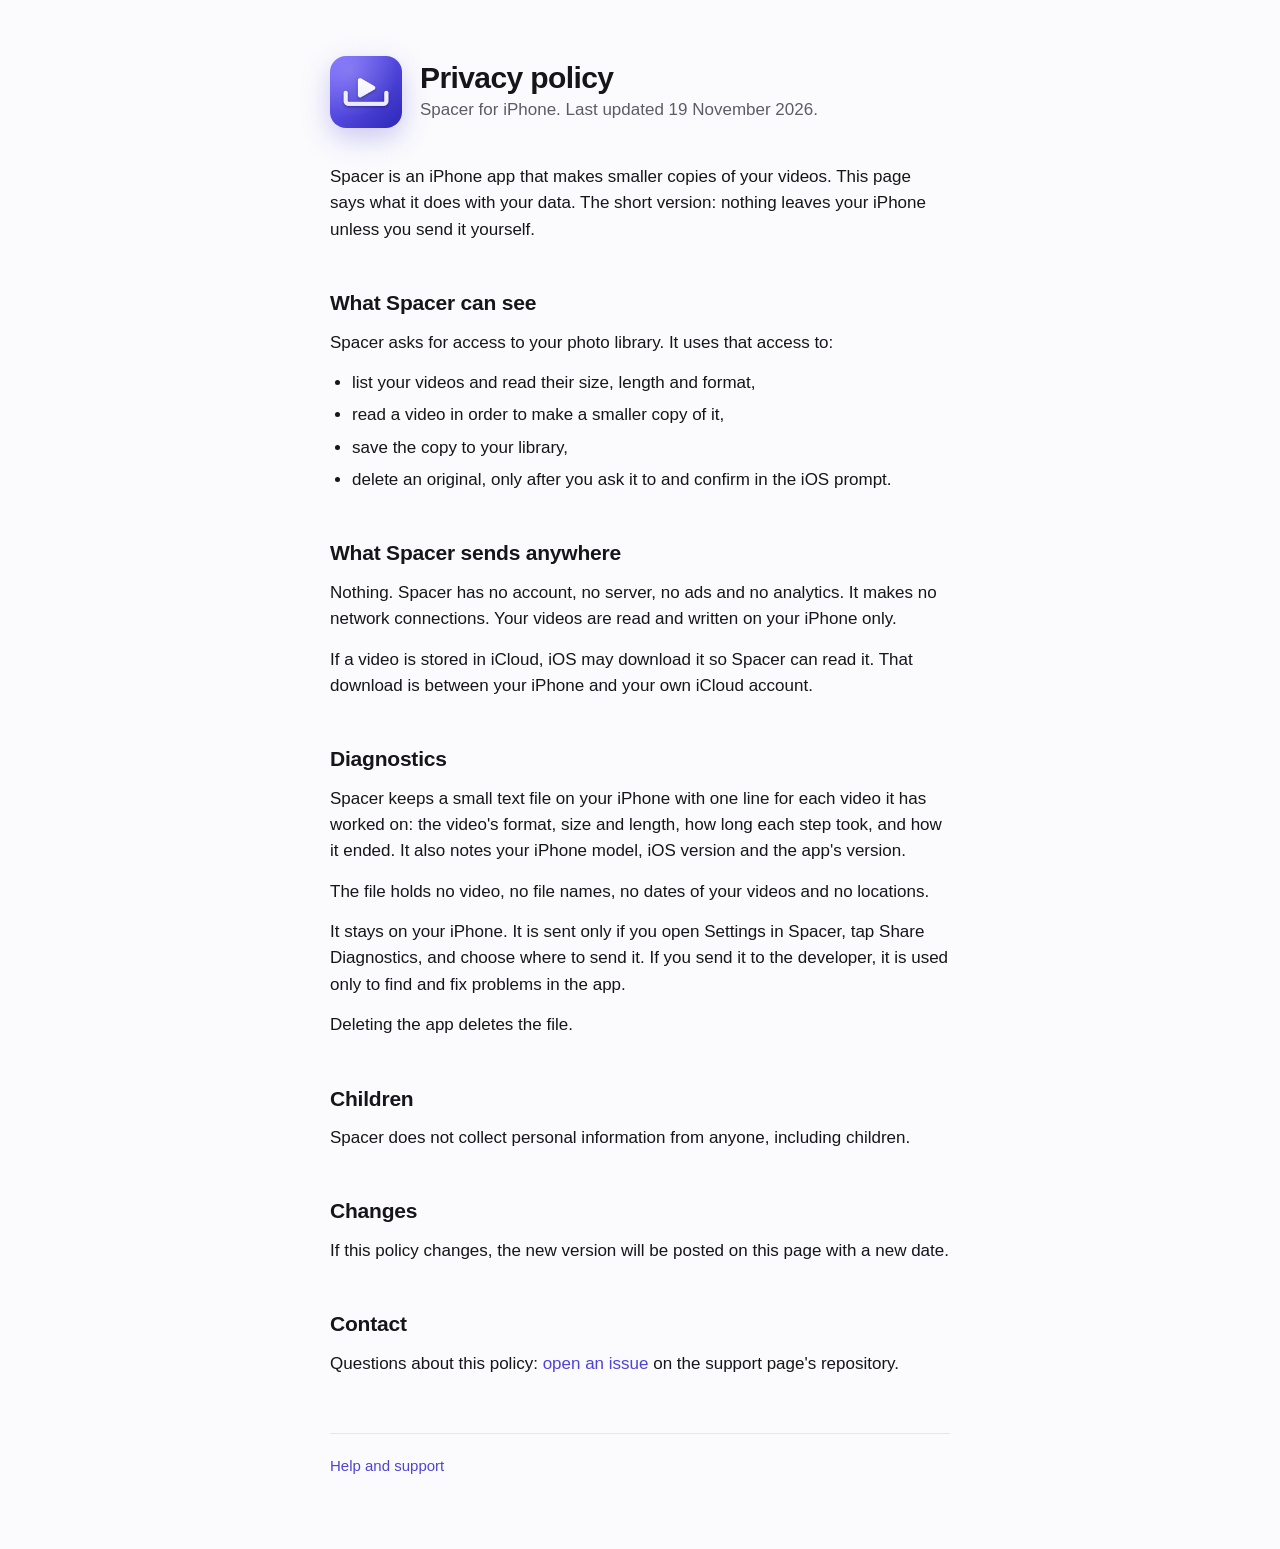
==== privacy/index.html @ 1dc4d09d "Support and privacy pages for Spacer" ====
<!doctype html>
<html lang="en">
<head>
<meta charset="utf-8">
<meta name="viewport" content="width=device-width, initial-scale=1">
<title>Spacer: privacy policy</title>
<meta name="description" content="What Spacer does with your data. Nothing leaves your iPhone unless you send it yourself.">
<link rel="icon" href="../icon.png">
<link rel="stylesheet" href="../style.css">
</head>
<body>
<main>
  <header>
    <img src="../icon.png" alt="Spacer app icon">
    <div>
      <h1>Privacy policy</h1>
      <p>Spacer for iPhone. Last updated 19 November 2026.</p>
    </div>
  </header>

  <p>Spacer is an iPhone app that makes smaller copies of your videos. This page says what it does with your data. The short version: nothing leaves your iPhone unless you send it yourself.</p>

  <h2>What Spacer can see</h2>
  <p>Spacer asks for access to your photo library. It uses that access to:</p>
  <ul>
    <li>list your videos and read their size, length and format,</li>
    <li>read a video in order to make a smaller copy of it,</li>
    <li>save the copy to your library,</li>
    <li>delete an original, only after you ask it to and confirm in the iOS prompt.</li>
  </ul>

  <h2>What Spacer sends anywhere</h2>
  <p>Nothing. Spacer has no account, no server, no ads and no analytics. It makes no network connections. Your videos are read and written on your iPhone only.</p>
  <p>If a video is stored in iCloud, iOS may download it so Spacer can read it. That download is between your iPhone and your own iCloud account.</p>

  <h2>Diagnostics</h2>
  <p>Spacer keeps a small text file on your iPhone with one line for each video it has worked on: the video's format, size and length, how long each step took, and how it ended. It also notes your iPhone model, iOS version and the app's version.</p>
  <p>The file holds no video, no file names, no dates of your videos and no locations.</p>
  <p>It stays on your iPhone. It is sent only if you open Settings in Spacer, tap Share Diagnostics, and choose where to send it. If you send it to the developer, it is used only to find and fix problems in the app.</p>
  <p>Deleting the app deletes the file.</p>

  <h2>Children</h2>
  <p>Spacer does not collect personal information from anyone, including children.</p>

  <h2>Changes</h2>
  <p>If this policy changes, the new version will be posted on this page with a new date.</p>

  <h2>Contact</h2>
  <p>Questions about this policy: <a href="https://github.com/mayankiiitm/spacer-support/issues/new">open an issue</a> on the support page's repository.</p>

  <footer>
    <a href="../">Help and support</a>
  </footer>
</main>
</body>
</html>
---- style.css ----
:root {
  --page: #fbfbfd;
  --card: #ffffff;
  --ink: #16161a;
  --soft: #5c5c66;
  --line: #e6e6ec;
  --accent: #4f43d6;
  color-scheme: light dark;
}

@media (prefers-color-scheme: dark) {
  :root {
    --page: #0c0c0f;
    --card: #17171c;
    --ink: #f3f3f6;
    --soft: #a3a3ad;
    --line: #26262e;
    --accent: #9a90ff;
  }
}

* {
  box-sizing: border-box;
}

body {
  margin: 0;
  background: var(--page);
  color: var(--ink);
  font: 17px/1.55 -apple-system, BlinkMacSystemFont, "SF Pro Text", "Helvetica Neue", Arial, sans-serif;
  -webkit-text-size-adjust: 100%;
}

main {
  max-width: 660px;
  margin: 0 auto;
  padding: 56px 20px 72px;
}

header {
  display: flex;
  align-items: center;
  gap: 18px;
  margin-bottom: 36px;
}

header img {
  width: 72px;
  height: 72px;
  border-radius: 16px;
  box-shadow: 0 10px 28px rgba(79, 67, 214, 0.28);
}

header p {
  margin: 2px 0 0;
  color: var(--soft);
}

h1 {
  margin: 0;
  font-size: 30px;
  line-height: 1.15;
  letter-spacing: -0.02em;
}

h2 {
  margin: 44px 0 10px;
  font-size: 21px;
  letter-spacing: -0.01em;
}

p,
ul {
  margin: 0 0 14px;
}

ul {
  padding-left: 22px;
}

li {
  margin-bottom: 6px;
}

a {
  color: var(--accent);
  text-decoration: none;
}

a:hover {
  text-decoration: underline;
}

.note {
  color: var(--soft);
  font-size: 15px;
}

details {
  background: var(--card);
  border: 1px solid var(--line);
  border-radius: 14px;
  padding: 0 18px;
  margin-bottom: 10px;
}

summary {
  cursor: pointer;
  font-weight: 600;
  padding: 15px 0;
  list-style: none;
  display: flex;
  justify-content: space-between;
  align-items: baseline;
  gap: 14px;
}

summary::-webkit-details-marker {
  display: none;
}

summary::after {
  content: "+";
  flex: none;
  color: var(--soft);
  font-weight: 400;
}

details[open] summary::after {
  content: "\2212";
}

details p:last-child,
details ul:last-child {
  margin-bottom: 16px;
}

footer {
  margin-top: 56px;
  padding-top: 20px;
  border-top: 1px solid var(--line);
  color: var(--soft);
  font-size: 15px;
}

footer a {
  margin-right: 18px;
}
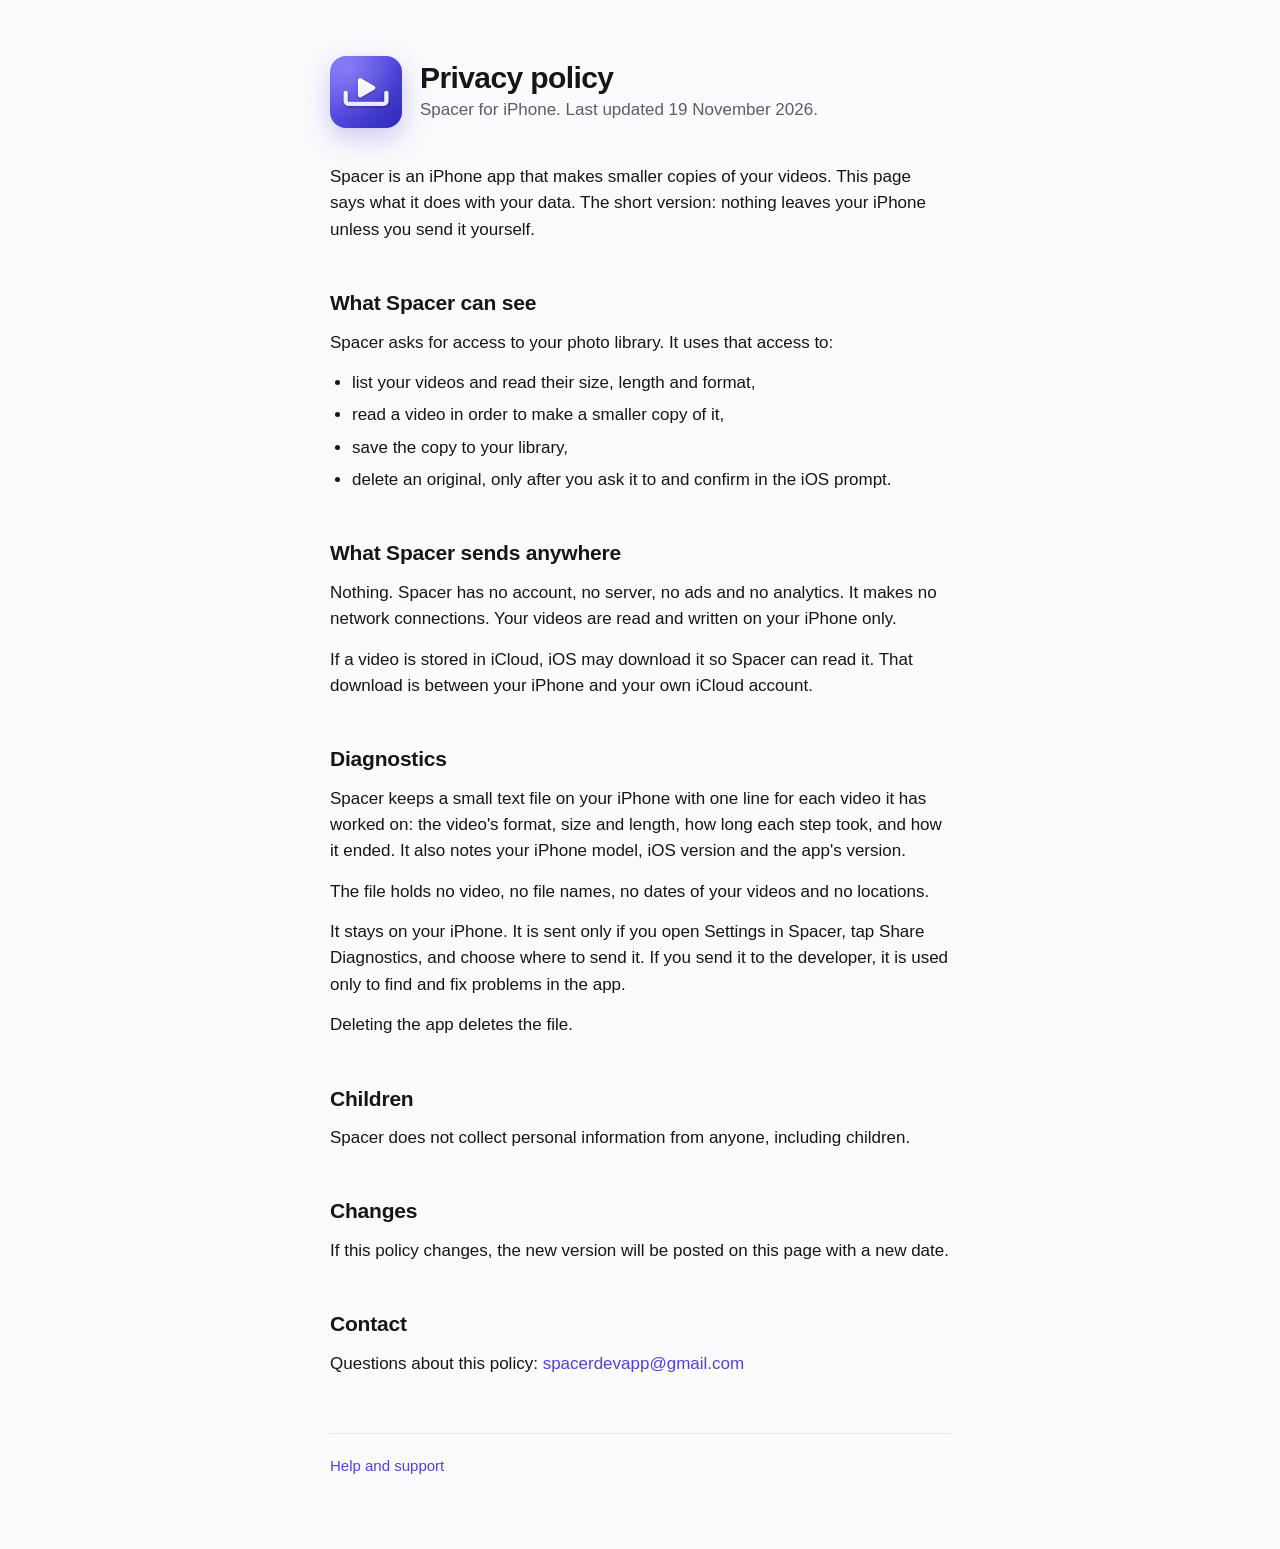
==== commit ebccf7ae: "Contact by email" ====
--- a/privacy/index.html
+++ b/privacy/index.html
@@ -46,7 +46,7 @@
   <p>If this policy changes, the new version will be posted on this page with a new date.</p>
 
   <h2>Contact</h2>
-  <p>Questions about this policy: <a href="https://github.com/mayankiiitm/spacer-support/issues/new">open an issue</a> on the support page's repository.</p>
+  <p>Questions about this policy: <a href="mailto:spacerdevapp@gmail.com">spacerdevapp@gmail.com</a></p>
 
   <footer>
     <a href="../">Help and support</a>
